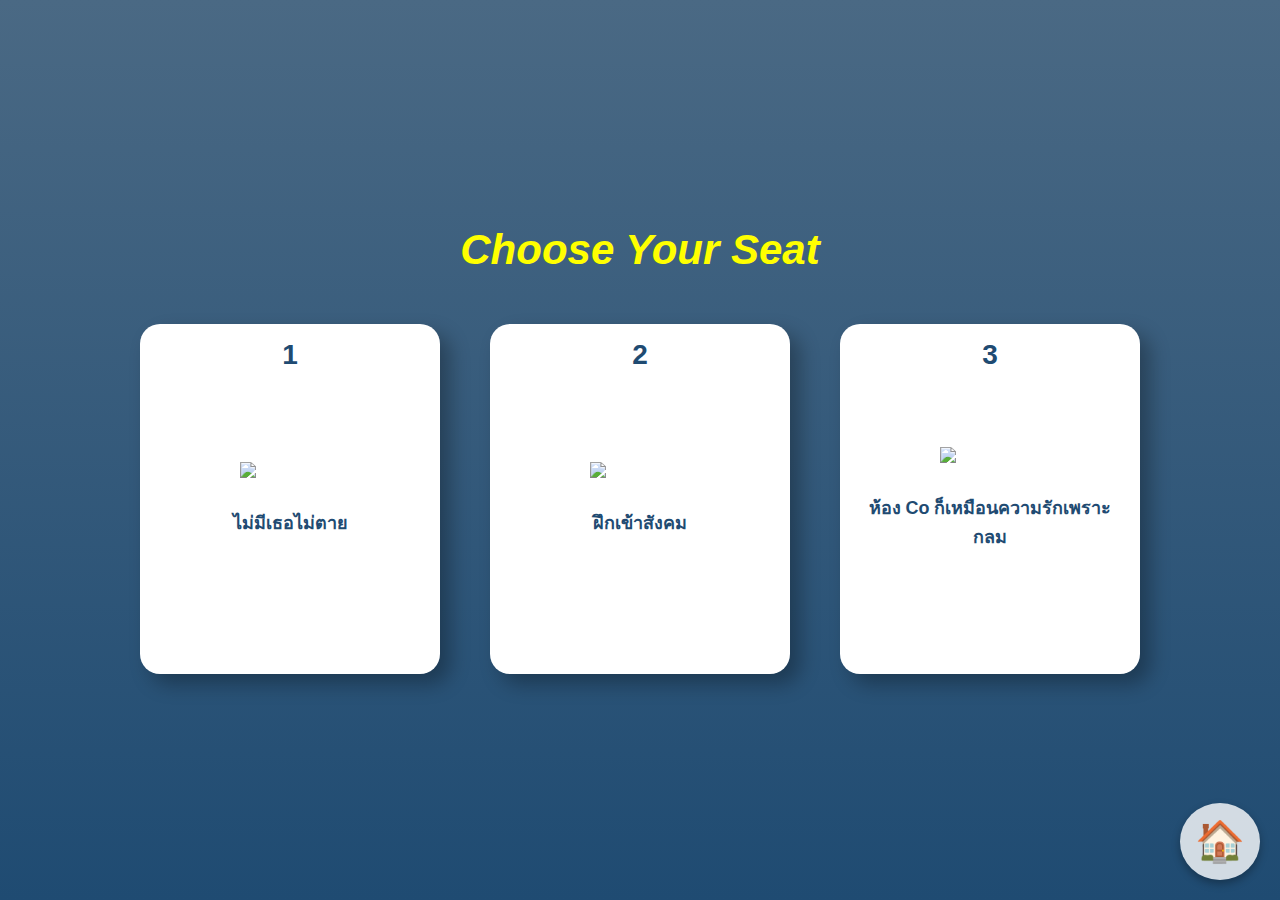
==== chooseseat.html @ ed749a1e "Add files via upload" ====
<!DOCTYPE html>
<html lang="en">
<head>
    <meta charset="UTF-8">
    <meta name="viewport" content="width=device-width, initial-scale=1.0">
    <title>Choose Your Seat</title>
    <link rel="stylesheet" href="style3.css">
</head>
<body>

    <h2>Choose Your Seat</h2>

    <div class="container">
        <div class="seat" onclick="selectSeat(1)">
            <span class="number">1</span>
            <img src="image/1.png" alt="Single Person">
            <p>ไม่มีเธอไม่ตาย</p>
        </div>
        <div class="seat" onclick="selectSeat(2)">
            <span class="number">2</span>
            <img src="image/2.png" alt="Group of Three">
            <p>ฝึกเข้าสังคม</p>
        </div>
        <div class="seat" onclick="selectSeat(3)">
            <span class="number">3</span>
            <img src="image/3.png" alt="Large Group">
            <p>ห้อง Co ก็เหมือนความรักเพราะกลม</p>
        </div>
    </div>

    <!-- Home Button (Bottom Left Corner) -->
    <a href="index.html" class="home-button" title="Go Home">
        🏠
    </a>

    <script>
        function selectSeat(seat) {
            window.location.href = "seat.html"
            // Add redirection or further logic here
        }
    </script>

</body>
</html>
---- style3.css ----
/* General Styling */
* {
    margin: 0;
    padding: 0;
    box-sizing: border-box;
    font-family: 'Arial', sans-serif;
}

body {
    text-align: center;
    background: linear-gradient(to bottom, #4A6984, #1F4B72);
    color: white;
    height: 100vh;
    display: flex;
    flex-direction: column;
    justify-content: center;
    align-items: center;
}

h2 {
    font-style: italic;
    color: yellow;
    font-size: 42px;
    margin-bottom: 50px;
}

/* Seat Selection Boxes */
.container {
    display: flex;
    justify-content: center;
    gap: 50px;
}

.seat {
    width: 300px;  /* Increased width */
    height: 350px; /* Increased height */
    background-color: white;
    border-radius: 20px;
    box-shadow: 10px 10px 20px rgba(0, 0, 0, 0.3);
    display: flex;
    flex-direction: column;
    justify-content: center;
    align-items: center;
    cursor: pointer;
    transition: transform 0.2s, box-shadow 0.2s;
    position: relative;
    text-align: center;
    padding: 20px;
}

.seat:hover {
    transform: scale(1.05);
    box-shadow: 12px 12px 25px rgba(0, 0, 0, 0.4);
}

.number {
    position: absolute;
    top: 15px;
    font-size: 28px;
    font-weight: bold;
    color: #1F4B72;
}

/* Increased icon size */
img {
    width: 100px; /* Increased icon size */
    height: auto;
    margin-bottom: 10px;
}

p {
    font-size: 18px; /* Larger text */
    color: #1F4B72;
    font-weight: bold;
}

/* Home Button - Bottom Left Corner */
.home-button {
    position: fixed;
    bottom: 20px;
    right: 20px;
    font-size: 40px;
    text-decoration: none;
    background: rgba(255, 255, 255, 0.8);
    padding: 15px;
    border-radius: 50%;
    box-shadow: 0px 4px 8px rgba(0, 0, 0, 0.3);
    transition: transform 0.3s, background 0.3s;
}

.home-button:hover {
    background: rgba(255, 255, 255, 1);
    transform: scale(1.1);
}
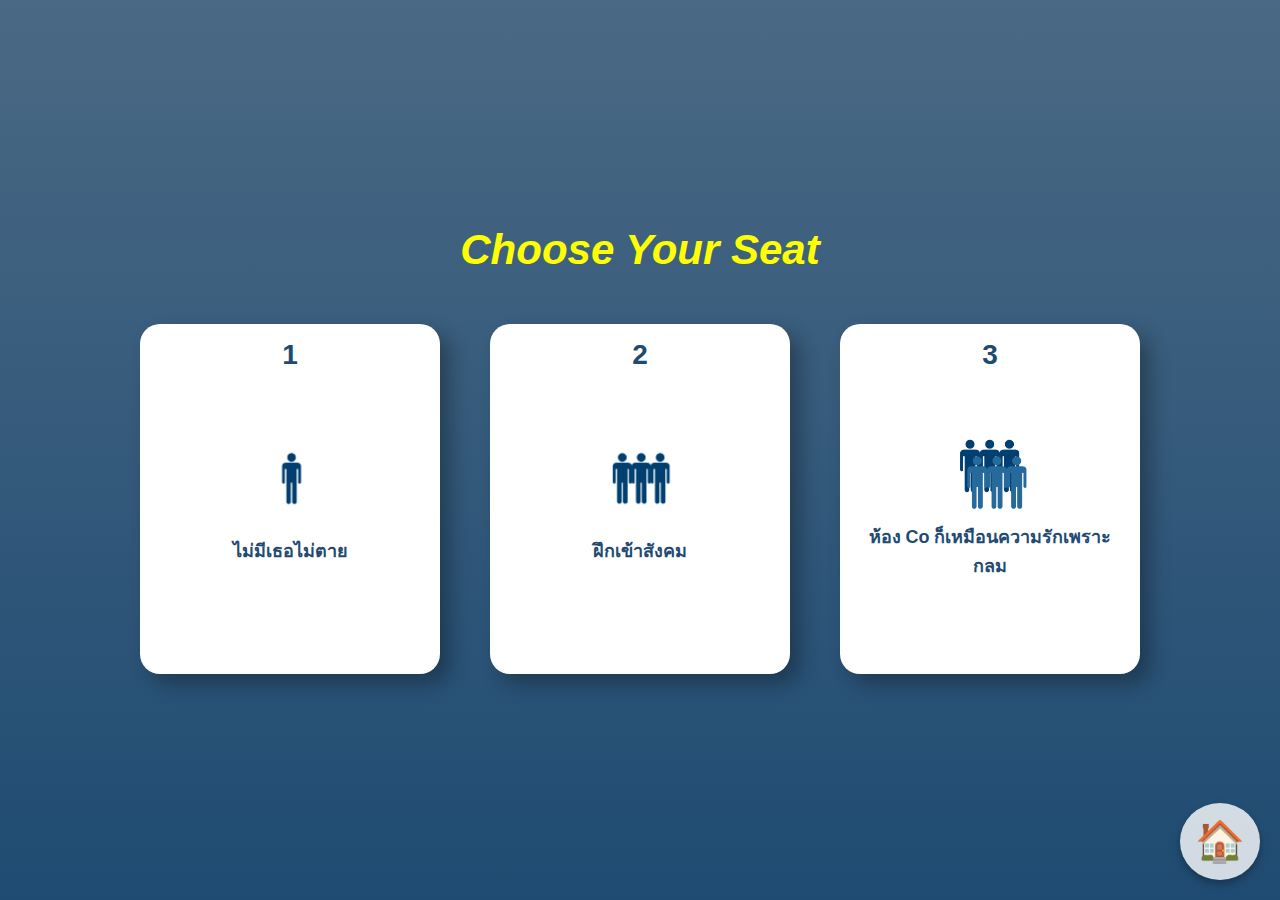
==== commit 40bb0f6a: "chooseseat.html" ====
--- a/chooseseat.html
+++ b/chooseseat.html
@@ -13,17 +13,17 @@
     <div class="container">
         <div class="seat" onclick="selectSeat(1)">
             <span class="number">1</span>
-            <img src="image/1.png" alt="Single Person">
+            <img src="1.png" alt="Single Person">
             <p>ไม่มีเธอไม่ตาย</p>
         </div>
         <div class="seat" onclick="selectSeat(2)">
             <span class="number">2</span>
-            <img src="image/2.png" alt="Group of Three">
+            <img src="2.png" alt="Group of Three">
             <p>ฝึกเข้าสังคม</p>
         </div>
         <div class="seat" onclick="selectSeat(3)">
             <span class="number">3</span>
-            <img src="image/3.png" alt="Large Group">
+            <img src="3.png" alt="Large Group">
             <p>ห้อง Co ก็เหมือนความรักเพราะกลม</p>
         </div>
     </div>
